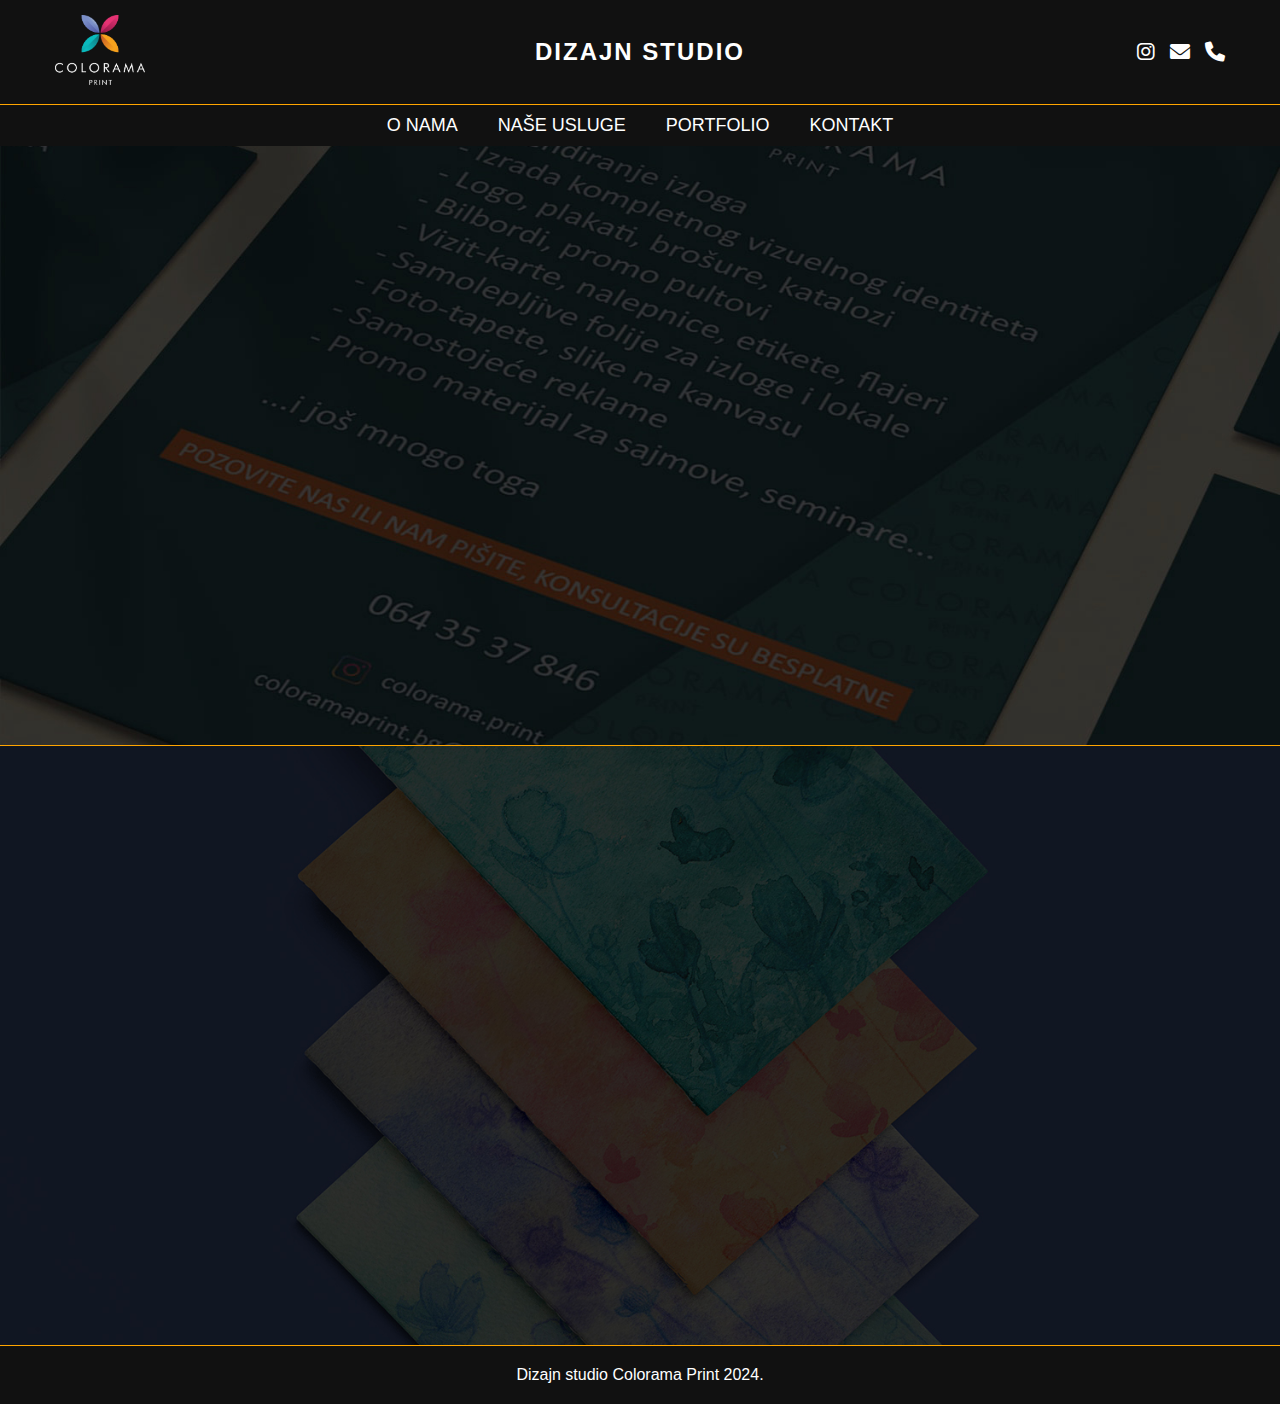
==== index.html @ c7ad47d7 "upload files" ====
<!DOCTYPE html>
<html lang="en">
<head>
    <meta charset="UTF-8">
    <meta name="viewport" content="width=device-width, initial-scale=1.0">
    <title>O NAMA</title>
    <link rel="stylesheet" href="https://cdnjs.cloudflare.com/ajax/libs/font-awesome/6.0.0-beta3/css/all.min.css">
    <link rel="stylesheet" href="css/style.css">
</head>
<body>

    <header>
        <div class="upper-nav">
            <div class="logo">
                <img src="images/logocolorama.png" alt="Colorama Print Logo">
            </div>
            <div class="title">
                <h1>DIZAJN STUDIO</h1>
            </div>
            
            <div class="social-icons">
                <a href="https://instagram.com/colorama.print" target="_blank" class="social-icon">
                    <i class="fab fa-instagram"></i>
                </a>
                <a href="mailto:coloramaprint.bg@gmail.com" class="social-icon">
                    <i class="fas fa-envelope"></i>
                </a>
                <a href="kontakt.html#phone-section" class="social-icon">
                    <i class="fas fa-phone"></i>
                </a>
            </div>
        </div>
        
        <div class="nav-bar">
            <i class="fas fa-bars hamburger"></i> 
            <nav class="nav-links">
                <a href="index.html">O NAMA</a>
                <a href="usluge.html">NAŠE USLUGE</a>
                <a href="portfolio.html">PORTFOLIO</a>
                <a href="kontakt.html">KONTAKT</a>
            </nav>
        </div>
    </header>

    <section class="section-one">
        <div class="text-content">
            <h2>O NAMA</h2>
            <p>  Colorama Print je porodična firma koja se bavi pre svega
                grafičkim dizajnom, pripremom za štampu i štampom.
                Nudimo vam kompletnu uslugu od ideje do finalnog proizvoda.
                Naši klijenti su kompanije, firme koje imaju potrebu da se
                istaknu na tržištu, razlikuju od drugih, poboljšaju prodaju.
                Npr. samo promenom logotipa firma može potpuno da izmeni
                svoj imidž na tržištu, tj. način na koji ih publika percipira.
                Često nas angažuju i pojedinci koji žele da oplemene svoj životni
                ili poslovni prostor, obraduju nekoga unikatnim poklonom itd.
                Za njih radimo grafike, postere (zidna dekoracija), ukrasne nalepnice
                (za zid i staklo), dekoracije za dečije rođendane (banere, natpise,
                samostojeće reklamne panele...).
            </p>
        </div>
    </section>

    <section class="section-two">
        <div class="text-content">
            <h2>ZASTO IZABRATI NAS?</h2>
            <p><h3>KVALITET</h3>

                Vrhunska izrada, vrhunski kvalitet. Koristimo najbolje 
                materijale pri izradi nasih proizvoda. 

                <h3>POSVEĆENOST</h3>
                
                Vaš uspeh je naš prioritet. Radimo sa vama na svakom koraku
                kako bismo osigurali da dobijete upravo ono što želite.
                
                <h3>PROFESIONALNOST</h3>
                
                Nastojimo da svakom klijentu dostavimo proizvod u najkraćem roku.  
                Za nas su i mali klijenti veoma važni.
                
                <h3>POGODNOSTI</h3>
                
                Popusti prilikom kupovine veće količine proizvoda ili usluga (brendiranje
                lokala, izrada vizuelnog identeta, brošura, vizitkarti, postera, čestitki...)</p>
        </div>

    </section>
    
    <footer class="site-footer">
        <p>Dizajn studio Colorama Print 2024.</p>
    </footer>

    <script src="js/main.js"></script>
</body>
</html>
---- css/style.css ----
* {
    margin: 0;
    padding: 0;
    box-sizing: border-box;
}

body {
    font-family: Arial, sans-serif;
    background-color: #f8f8f8;
    color: #333;
}

/* Animation */
@keyframes fadeInUp {
    from {
        opacity: 0;
        transform: translateY(30px);
    }
    to {
        opacity: 1;
        transform: translateY(0);
    }
}

.section-one .text-content,
.section-two .text-content {
    animation: fadeInUp 1.5s ease-out;
    opacity: 0;
    animation-fill-mode: forwards;
}

.section-one,
.section-two {
    border-bottom: 1px solid orange;
}

/* Header */
header {
    background-color: #111;
    color: white;
}

.upper-nav {
    display: flex;
    justify-content: space-between;
    align-items: center;
    padding: 15px;
    max-width: 1200px;
    margin: 0 auto;
    position: relative;
}

.logo img {
    height: 70px;
}

.title {
    position: absolute;
    left: 50%;
    transform: translateX(-50%);
}

.title h1 {
    font-size: 24px;
    font-weight: bold;
    letter-spacing: 2px;
}

.social-icons {
    display: flex;
    justify-content: flex-end;
}

.social-icon {
    margin-left: 15px;
    color: white;
    font-size: 20px;
    text-decoration: none;
}

.social-icon:hover {
    color: #f76b38;  
}

/* Navigation bar */
.nav-bar {
    border-top: 1px solid orange;
    padding: 10px 0;
    position: relative;
}

.nav-links {
    display: flex;
    justify-content: center;
}

.nav-links a {
    margin: 0 20px;
    text-decoration: none;
    color: white;
    font-size: 18px;
}

.nav-links a:hover {
    color: #f76b38;
}

/* Hamburger Icon */
.hamburger {
    font-size: 24px;
    color: white;
    cursor: pointer;
    display: none;
    position: absolute;
    right: 20px;
    top: 50%;
    transform: translateY(-50%);
}

/* Sections */
.section-one {
    background-image: url('../images/1.jpg');
    background-size: cover;
    background-position: center;
    height: 600px;
    display: flex;
    justify-content: center;
    align-items: center;
    color: white;
    text-align: center;
    padding: 20px;
    position: relative;
    z-index: 1;
}

.section-one .text-content {
    width: 80%;
    max-width: 600px;
    padding: 20px;
    border-radius: 10px;
    font-size: 18px;
}

.section-two {
    background-image: url('../images/3.jpg');
    background-size: cover;
    background-position: center;
    height: 600px;
    display: flex;
    justify-content: center;
    align-items: center;
    color: white;
    text-align: center;
    padding: 20px;
    position: relative;
    z-index: 1;
}

.section-two .text-content {
    width: 80%;
    max-width: 600px;
    padding: 20px;
    border-radius: 10px;
    font-size: 18px;
}

.site-footer {
    background-color: #111;
    color: white;
    text-align: center;
    padding: 20px 0;
    font-size: 16px;
}

/* Mobile Optimization */
@media (max-width: 768px) {

    .nav-links a {
        margin: 20px 0;
        font-size: 20px; 
    }
    .nav-links {
        display: none;
        flex-direction: column;
        justify-content: center;
        align-items: center;
        position: absolute;
        top: 100%;
        left: 0;
        width: 100%;
        background-color: #111;
        z-index: 2;
        height: 100vh;
        animation: fadeInUp 0.5s ease-out;
        opacity: 0;
        animation-fill-mode: forwards;
    }

    .nav-links.show {
        display: flex;
    }

    .hamburger {
        display: block; 
    }

    .section-one, .section-two {
        height: 750px;
    }

    .section-one .text-content,
    .section-two .text-content {
        font-size: 20px;
        padding: 10px;
    }

    .section-one .text-content h2,
    .section-two .text-content h2,
    .section-two .text-content h3 {
        margin: 20px 0;
    }
}
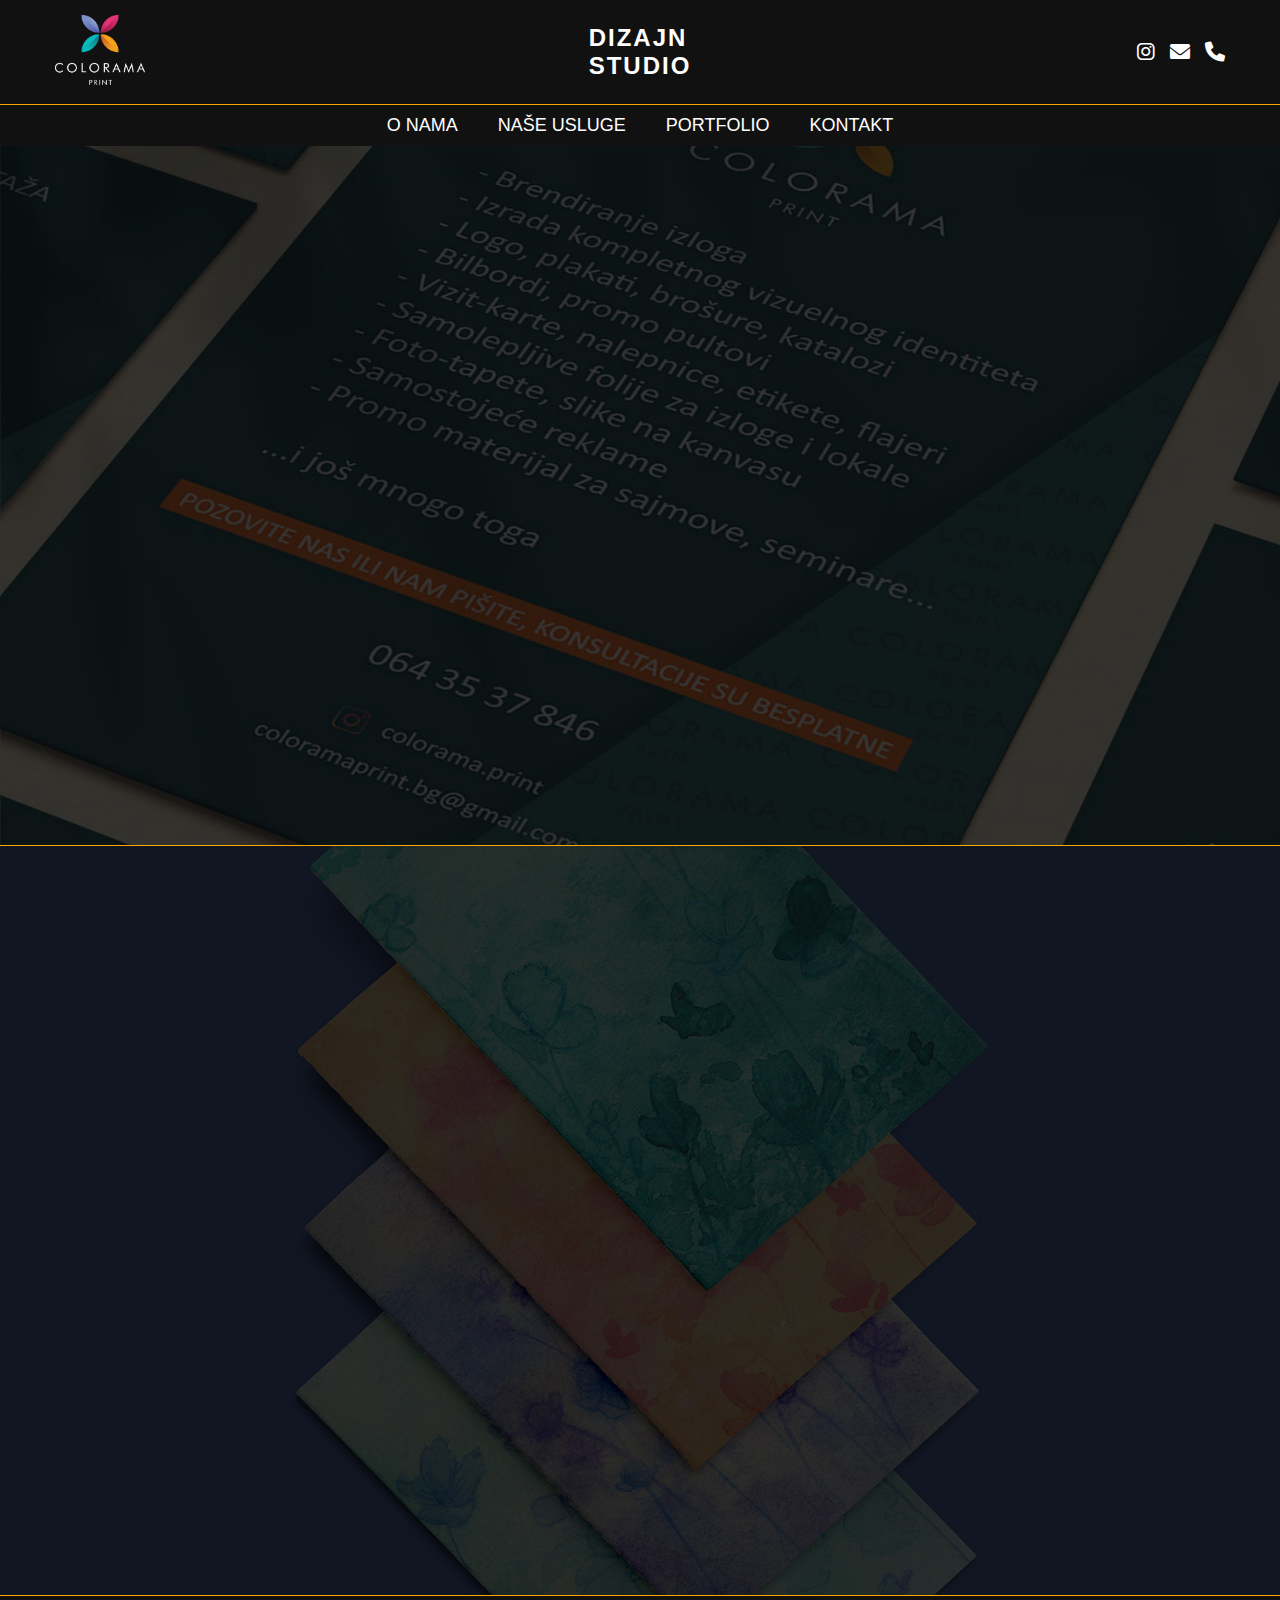
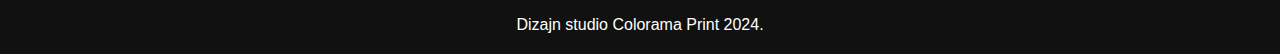
==== commit ca1d2573: "br lines" ====
--- a/index.html
+++ b/index.html
@@ -15,7 +15,7 @@
                 <img src="images/logocolorama.png" alt="Colorama Print Logo">
             </div>
             <div class="title">
-                <h1>DIZAJN STUDIO</h1>
+                <h1>DIZAJN<br>STUDIO</h1>
             </div>
             
             <div class="social-icons">
@@ -45,13 +45,14 @@
     <section class="section-one">
         <div class="text-content">
             <h2>O NAMA</h2>
-            <p>  Colorama Print je porodična firma koja se bavi pre svega
-                grafičkim dizajnom, pripremom za štampu i štampom.
-                Nudimo vam kompletnu uslugu od ideje do finalnog proizvoda.
+            <p> Colorama Print je porodična firma koja se bavi pre svega
+                grafičkim dizajnom, pripremom za štampu i štampom.<br>
+                <br>
+                Nudimo vam kompletnu uslugu od ideje do finalnog proizvoda.<br>
+                <br>
                 Naši klijenti su kompanije, firme koje imaju potrebu da se
-                istaknu na tržištu, razlikuju od drugih, poboljšaju prodaju.
-                Npr. samo promenom logotipa firma može potpuno da izmeni
-                svoj imidž na tržištu, tj. način na koji ih publika percipira.
+                istaknu na tržištu, razlikuju od drugih, poboljšaju prodaju.<br>
+                <br>
                 Često nas angažuju i pojedinci koji žele da oplemene svoj životni
                 ili poslovni prostor, obraduju nekoga unikatnim poklonom itd.
                 Za njih radimo grafike, postere (zidna dekoracija), ukrasne nalepnice
@@ -64,22 +65,22 @@
     <section class="section-two">
         <div class="text-content">
             <h2>ZASTO IZABRATI NAS?</h2>
-            <p><h3>KVALITET</h3>
+            <p><h3><span>KVALITET</span></h3>
 
                 Vrhunska izrada, vrhunski kvalitet. Koristimo najbolje 
                 materijale pri izradi nasih proizvoda. 
 
-                <h3>POSVEĆENOST</h3>
+                <h3><span>POSVEĆENOST</span></h3>
                 
                 Vaš uspeh je naš prioritet. Radimo sa vama na svakom koraku
                 kako bismo osigurali da dobijete upravo ono što želite.
                 
-                <h3>PROFESIONALNOST</h3>
+                <h3><span>PROFESIONALNOST</span></h3>
                 
                 Nastojimo da svakom klijentu dostavimo proizvod u najkraćem roku.  
                 Za nas su i mali klijenti veoma važni.
                 
-                <h3>POGODNOSTI</h3>
+                <h3><span>POGODNOSTI</span></h3>
                 
                 Popusti prilikom kupovine veće količine proizvoda ili usluga (brendiranje
                 lokala, izrada vizuelnog identeta, brošura, vizitkarti, postera, čestitki...)</p>
--- a/css/style.css
+++ b/css/style.css
@@ -1,4 +1,4 @@
-* {
+* { 
     margin: 0;
     padding: 0;
     box-sizing: border-box;
@@ -6,7 +6,7 @@
 
 body {
     font-family: Arial, sans-serif;
-    background-color: #f8f8f8;
+    background-color: orange;
     color: #333;
 }
 
@@ -122,7 +122,7 @@
     background-image: url('../images/1.jpg');
     background-size: cover;
     background-position: center;
-    height: 600px;
+    height: 700px;
     display: flex;
     justify-content: center;
     align-items: center;
@@ -145,7 +145,7 @@
     background-image: url('../images/3.jpg');
     background-size: cover;
     background-position: center;
-    height: 600px;
+    height: 750px;
     display: flex;
     justify-content: center;
     align-items: center;
@@ -163,6 +163,13 @@
     border-radius: 10px;
     font-size: 18px;
 }
+
+.section-one .text-content h2,
+.section-two .text-content h2,
+.section-two .text-content h3 {
+    margin: 20px 0;
+}
+
 
 .site-footer {
     background-color: #111;
@@ -198,14 +205,34 @@
 
     .nav-links.show {
         display: flex;
+        justify-content: center;
+        align-items: center;
+        flex-direction: column;
+        position: fixed; 
+        top: 0;
+        left: 0;
+        width: 100vw;
+        height: 100vh;
+        background-color: rgba(0, 0, 0, 0.9); 
+        z-index: 999;
+        animation: fadeInUp 0.5s ease-out;
+        opacity: 1; 
+    }
+
+    .no-scroll {
+        overflow: hidden;
     }
 
     .hamburger {
         display: block; 
     }
 
-    .section-one, .section-two {
+    .section-one  {
         height: 750px;
+    }
+
+    .section-two {
+        height: 850px;
     }
 
     .section-one .text-content,
@@ -213,10 +240,4 @@
         font-size: 20px;
         padding: 10px;
     }
-
-    .section-one .text-content h2,
-    .section-two .text-content h2,
-    .section-two .text-content h3 {
-        margin: 20px 0;
-    }
-}
+}
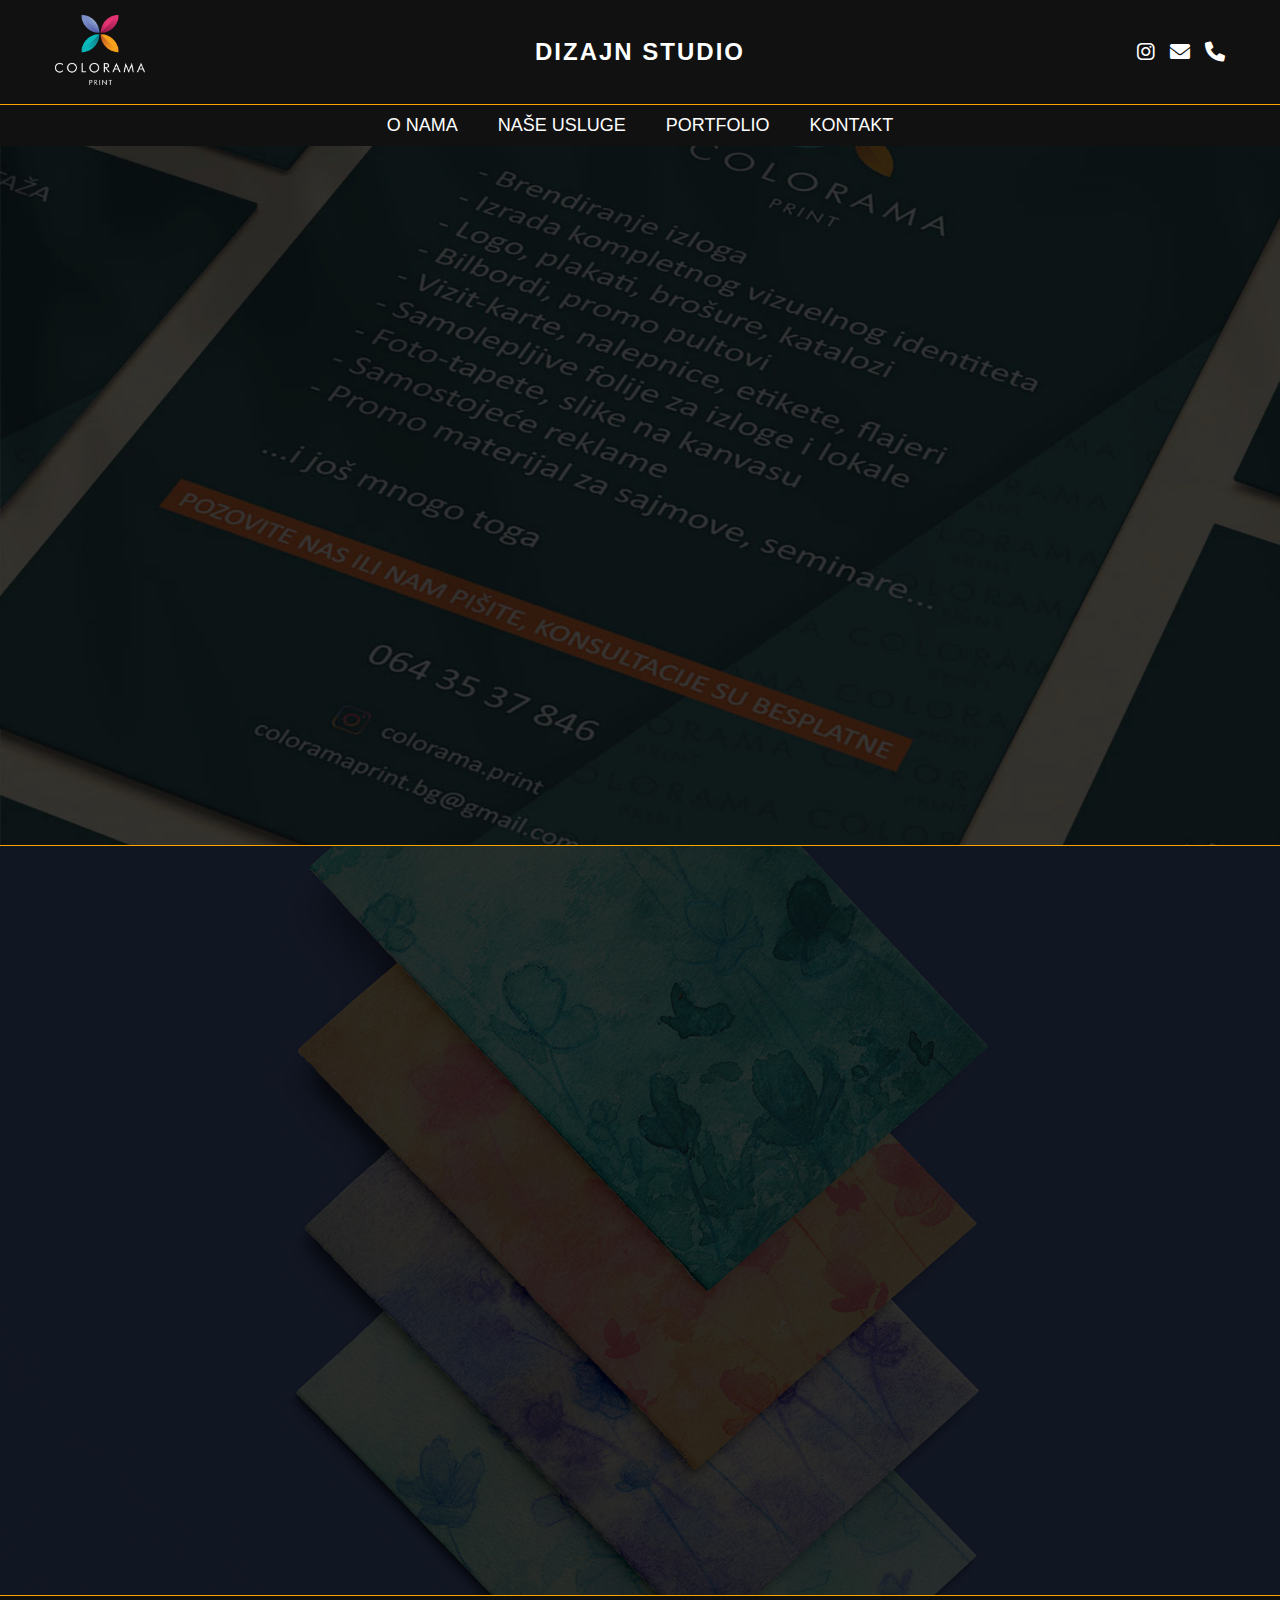
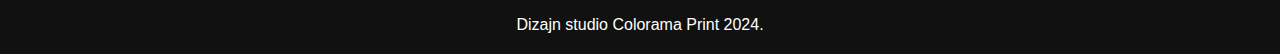
==== commit e7458d98: "Update index.html" ====
--- a/index.html
+++ b/index.html
@@ -15,7 +15,7 @@
                 <img src="images/logocolorama.png" alt="Colorama Print Logo">
             </div>
             <div class="title">
-                <h1>DIZAJN<br>STUDIO</h1>
+                <h1>DIZAJN STUDIO</h1>
             </div>
             
             <div class="social-icons">
--- a/css/style.css
+++ b/css/style.css
@@ -1,4 +1,4 @@
-* { 
+* {
     margin: 0;
     padding: 0;
     box-sizing: border-box;
@@ -60,7 +60,7 @@
     transform: translateX(-50%);
 }
 
-.title h1 {
+.title h1 { 
     font-size: 24px;
     font-weight: bold;
     letter-spacing: 2px;
@@ -79,7 +79,7 @@
 }
 
 .social-icon:hover {
-    color: #f76b38;  
+    color: orange;  
 }
 
 /* Navigation bar */
@@ -102,7 +102,7 @@
 }
 
 .nav-links a:hover {
-    color: #f76b38;
+    color: orange;
 }
 
 /* Hamburger Icon */
@@ -138,7 +138,8 @@
     max-width: 600px;
     padding: 20px;
     border-radius: 10px;
-    font-size: 18px;
+    font-size: 20px;
+    margin-top: -60px; 
 }
 
 .section-two {
@@ -161,15 +162,19 @@
     max-width: 600px;
     padding: 20px;
     border-radius: 10px;
-    font-size: 18px;
-}
-
-.section-one .text-content h2,
-.section-two .text-content h2,
-.section-two .text-content h3 {
-    margin: 20px 0;
-}
-
+    font-size: 20px;
+}
+
+    .section-one .text-content h2,
+    .section-two .text-content h2,
+    .section-two .text-content h3 {
+        margin: 20px 0;
+    }
+
+    .section-two .text-content h3 span {
+        display: inline-block;
+        border-bottom: solid 2px orange;
+    }
 
 .site-footer {
     background-color: #111;
@@ -179,8 +184,26 @@
     font-size: 16px;
 }
 
+.title h1 {
+    font-size: 24px;
+    font-weight: bold;
+    letter-spacing: 2px;
+    text-align: center; /* Center-align text */
+}
+
 /* Mobile Optimization */
 @media (max-width: 768px) {
+
+    .title {
+        display: flex;
+        justify-content: center;
+        align-items: center;
+        height: 100px; 
+    }
+    .title h1 {
+        line-height: 1.2; 
+        font-size: 24px; 
+    }
 
     .nav-links a {
         margin: 20px 0;
@@ -224,10 +247,15 @@
     }
 
     .hamburger {
-        display: block; 
-    }
-
-    .section-one  {
+        display: block;
+        margin-top: 2px; 
+    }
+
+    .hamburger:hover {
+        color: orange;
+    }
+
+    .section-one {
         height: 750px;
     }
 
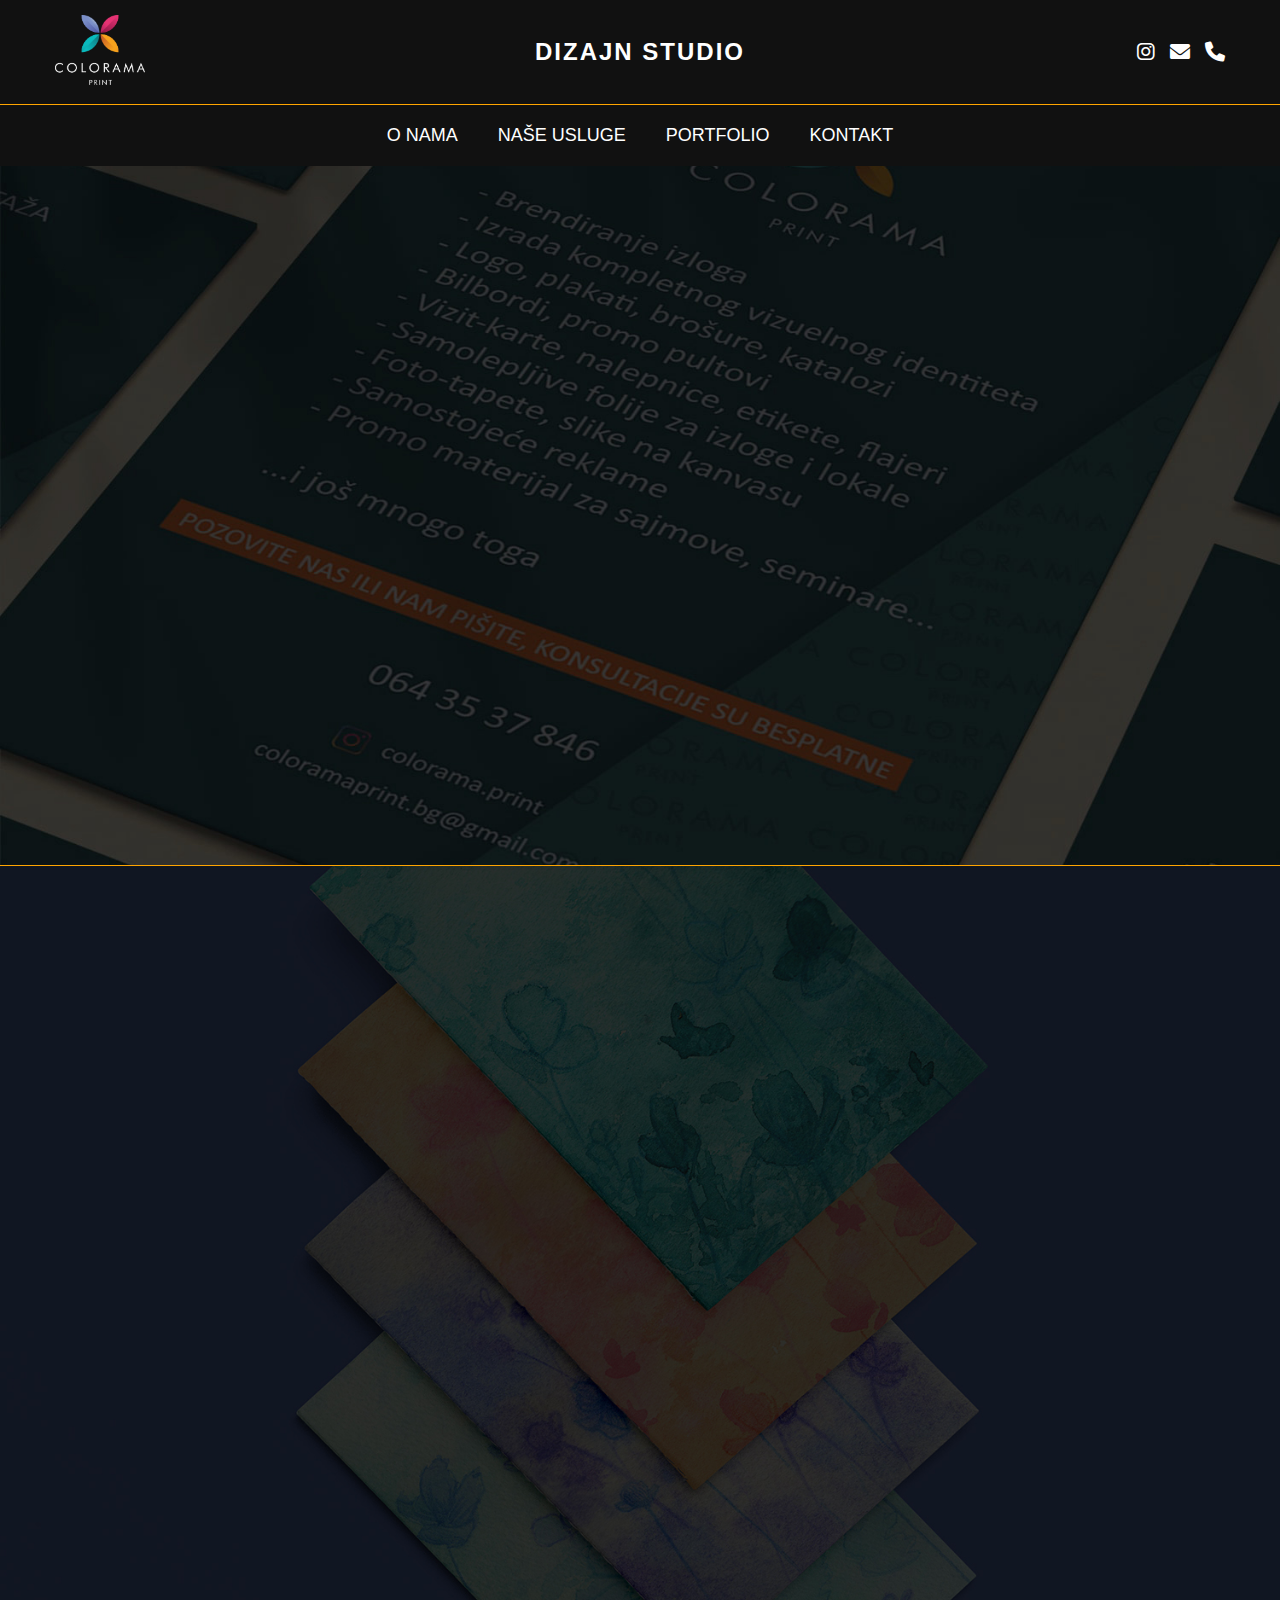
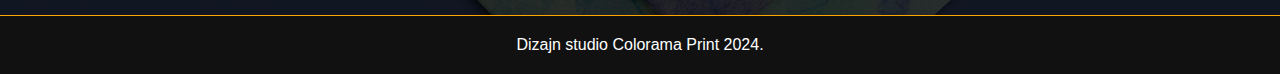
==== commit ae97380b: "Update index.html" ====
--- a/index.html
+++ b/index.html
@@ -64,11 +64,11 @@
 
     <section class="section-two">
         <div class="text-content">
-            <h2>ZASTO IZABRATI NAS?</h2>
+            <h2>ZAŠTO IZABRATI NAS?</h2>
             <p><h3><span>KVALITET</span></h3>
 
                 Vrhunska izrada, vrhunski kvalitet. Koristimo najbolje 
-                materijale pri izradi nasih proizvoda. 
+                materijale pri izradi naših proizvoda. 
 
                 <h3><span>POSVEĆENOST</span></h3>
                 
--- a/css/style.css
+++ b/css/style.css
@@ -85,7 +85,7 @@
 /* Navigation bar */
 .nav-bar {
     border-top: 1px solid orange;
-    padding: 10px 0;
+    padding: 20px 0;
     position: relative;
 }
 
@@ -248,7 +248,6 @@
 
     .hamburger {
         display: block;
-        margin-top: 2px; 
     }
 
     .hamburger:hover {
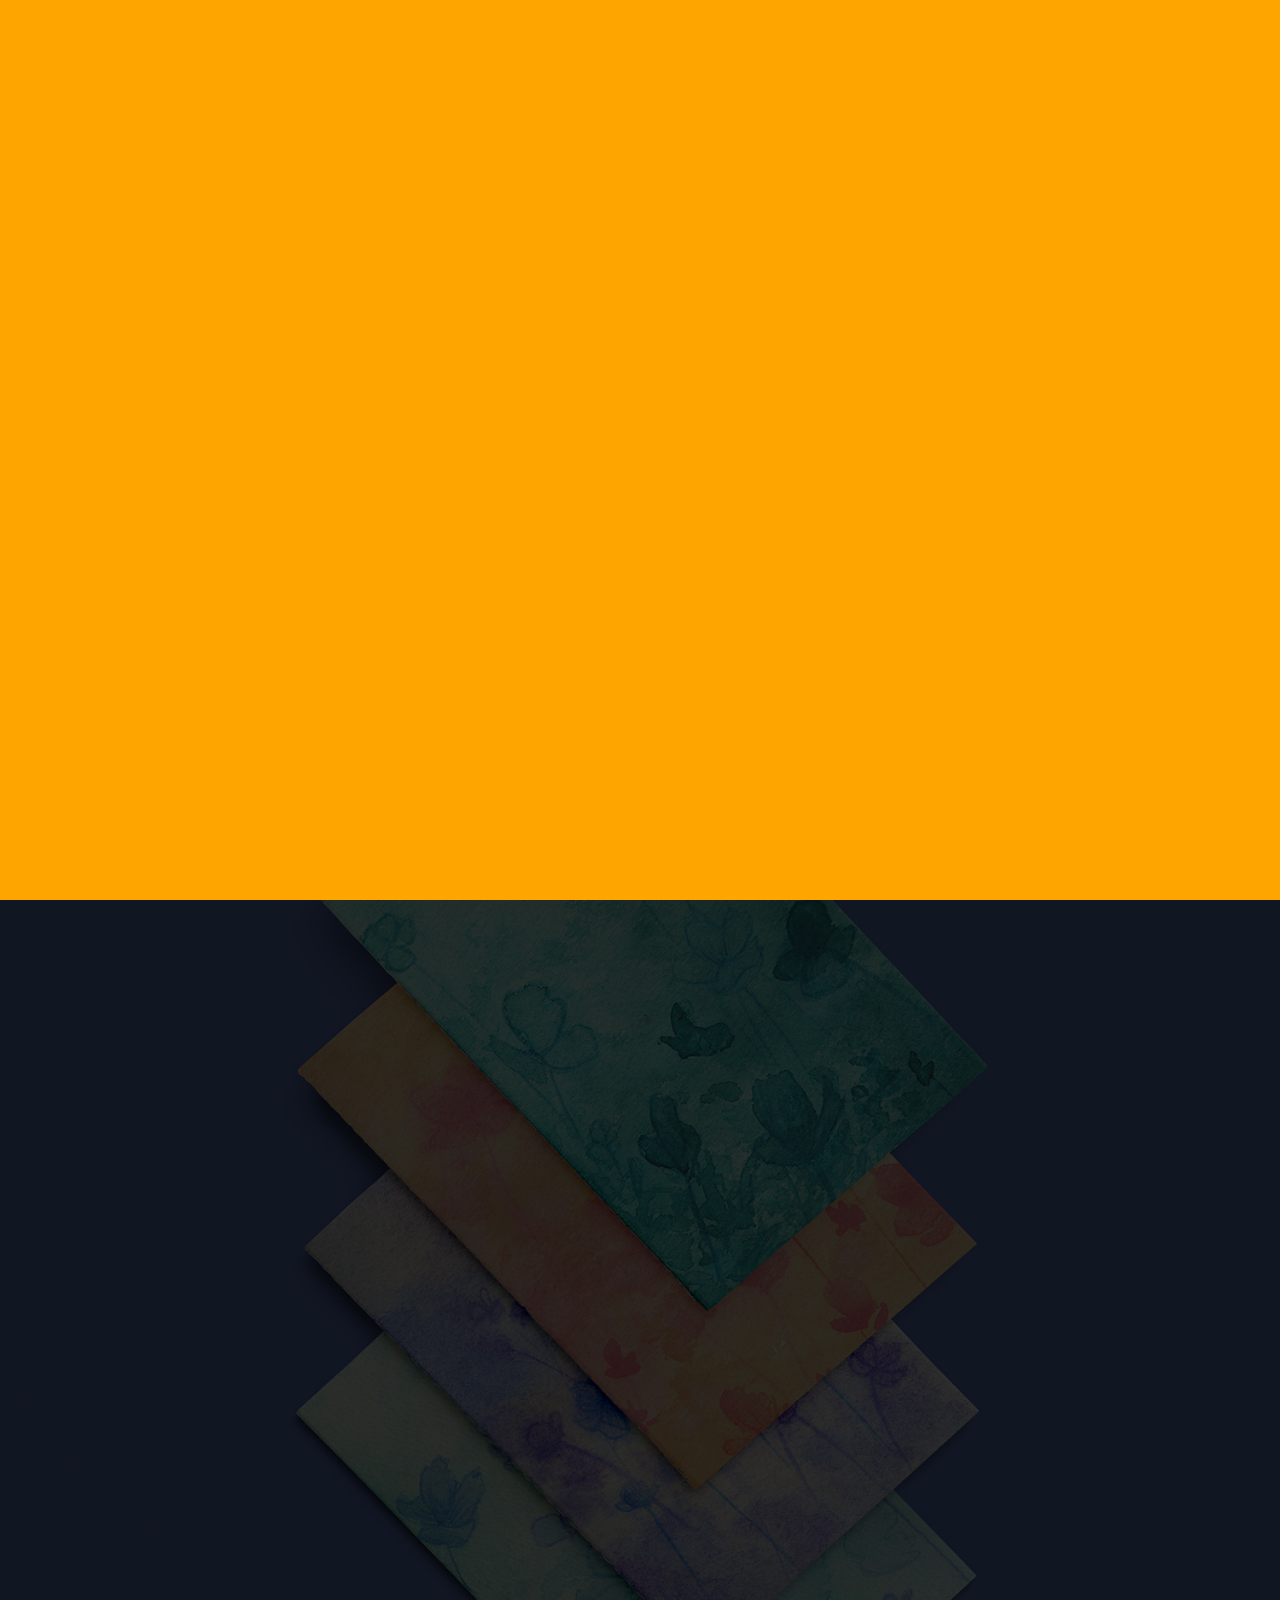
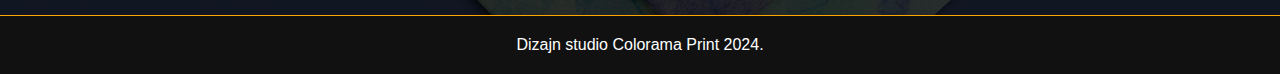
==== commit 3c0b27a9: "upadte" ====
--- a/index.html
+++ b/index.html
@@ -6,9 +6,18 @@
     <title>O NAMA</title>
     <link rel="stylesheet" href="https://cdnjs.cloudflare.com/ajax/libs/font-awesome/6.0.0-beta3/css/all.min.css">
     <link rel="stylesheet" href="css/style.css">
+    <link rel="stylesheet" href="css/preloader.css">
 </head>
 <body>
-
+    <div id="preloader">
+        <div class="preloader-content">
+            <img src="images/logocolorama.png" alt="Colorama Logo" class="preloader-image">
+            <p>Tu smo da vaše ideje pretvorimo u stvarnost</p>
+            <div class="loading-bar-container">
+                <div class="loading-bar"></div>
+            </div>
+        </div>
+    </div>
     <header>
         <div class="upper-nav">
             <div class="logo">
@@ -92,6 +101,7 @@
         <p>Dizajn studio Colorama Print 2024.</p>
     </footer>
 
+    <script src="js/preloader.js"></script> 
     <script src="js/main.js"></script>
 </body>
 </html>
--- a/css/style.css
+++ b/css/style.css
@@ -255,11 +255,17 @@
     }
 
     .section-one {
-        height: 750px;
+        height: auto; 
+        min-height: 750px; 
+        padding-top: 0px; 
+        padding-bottom: 50px;
     }
 
     .section-two {
-        height: 850px;
+        height: auto;
+        min-height: 850px;
+        padding-top: 30px; 
+        padding-bottom: 30px; 
     }
 
     .section-one .text-content,
@@ -267,4 +273,15 @@
         font-size: 20px;
         padding: 10px;
     }
-}
+
+    .section-one .text-content {
+        margin-top: 0; 
+        padding-top: 0px; 
+        padding-bottom: 20px; 
+    }
+
+    .section-two .text-content {
+        padding-top: 0px; 
+        padding-bottom: 20px; 
+    }
+}
--- a/css/preloader.css
+++ b/css/preloader.css
@@ -0,0 +1,80 @@
+#preloader {
+    position: fixed;
+    top: 0;
+    left: 0;
+    width: 100%;
+    height: 100vh;
+    background-color: orange;
+    display: flex;
+    justify-content: center;
+    align-items: center;
+    z-index: 1000;
+    opacity: 1;
+    transition: opacity 0.5s ease-in-out, visibility 0.5s ease-in-out;
+    visibility: hidden;
+}
+
+#preloader.show {
+    visibility: visible; 
+}
+
+.preloader-content {
+    text-align: center;
+    opacity: 0;
+    animation: fadeIn 1s forwards;
+}
+
+.preloader-image {
+    width: 100%;  
+    max-width: 400px;
+    height: auto;
+    max-height: 400px;
+    margin-bottom: 20px;
+}
+
+#preloader p {
+    font-size: 20px;
+    color: #333;
+    margin-bottom: 20px;
+}
+
+.loading-bar-container {
+    width: 100%;
+    max-width: 300px;
+    height: 10px;
+    background-color: white;
+    border-radius: 5px;
+    overflow: hidden;
+    margin: 0 auto;
+}
+
+.loading-bar {
+    height: 100%;
+    width: 0%;
+    background-color: orange;
+    transition: width 2s ease;
+    border: solid 2px white;
+}
+
+#preloader.fade-out {
+    opacity: 0;
+    visibility: hidden;
+    transition: opacity 0.5s ease-in-out, visibility 0.5s ease-in-out;
+}
+
+@keyframes fadeIn {
+    from {
+        opacity: 0;
+    }
+    to {
+        opacity: 1;
+    }
+}
+
+/* Media query to adjust image size for smaller screens */
+@media (max-width: 768px) {
+    .preloader-image {
+        max-width: 250px;
+        max-height: 250px;
+    }
+}
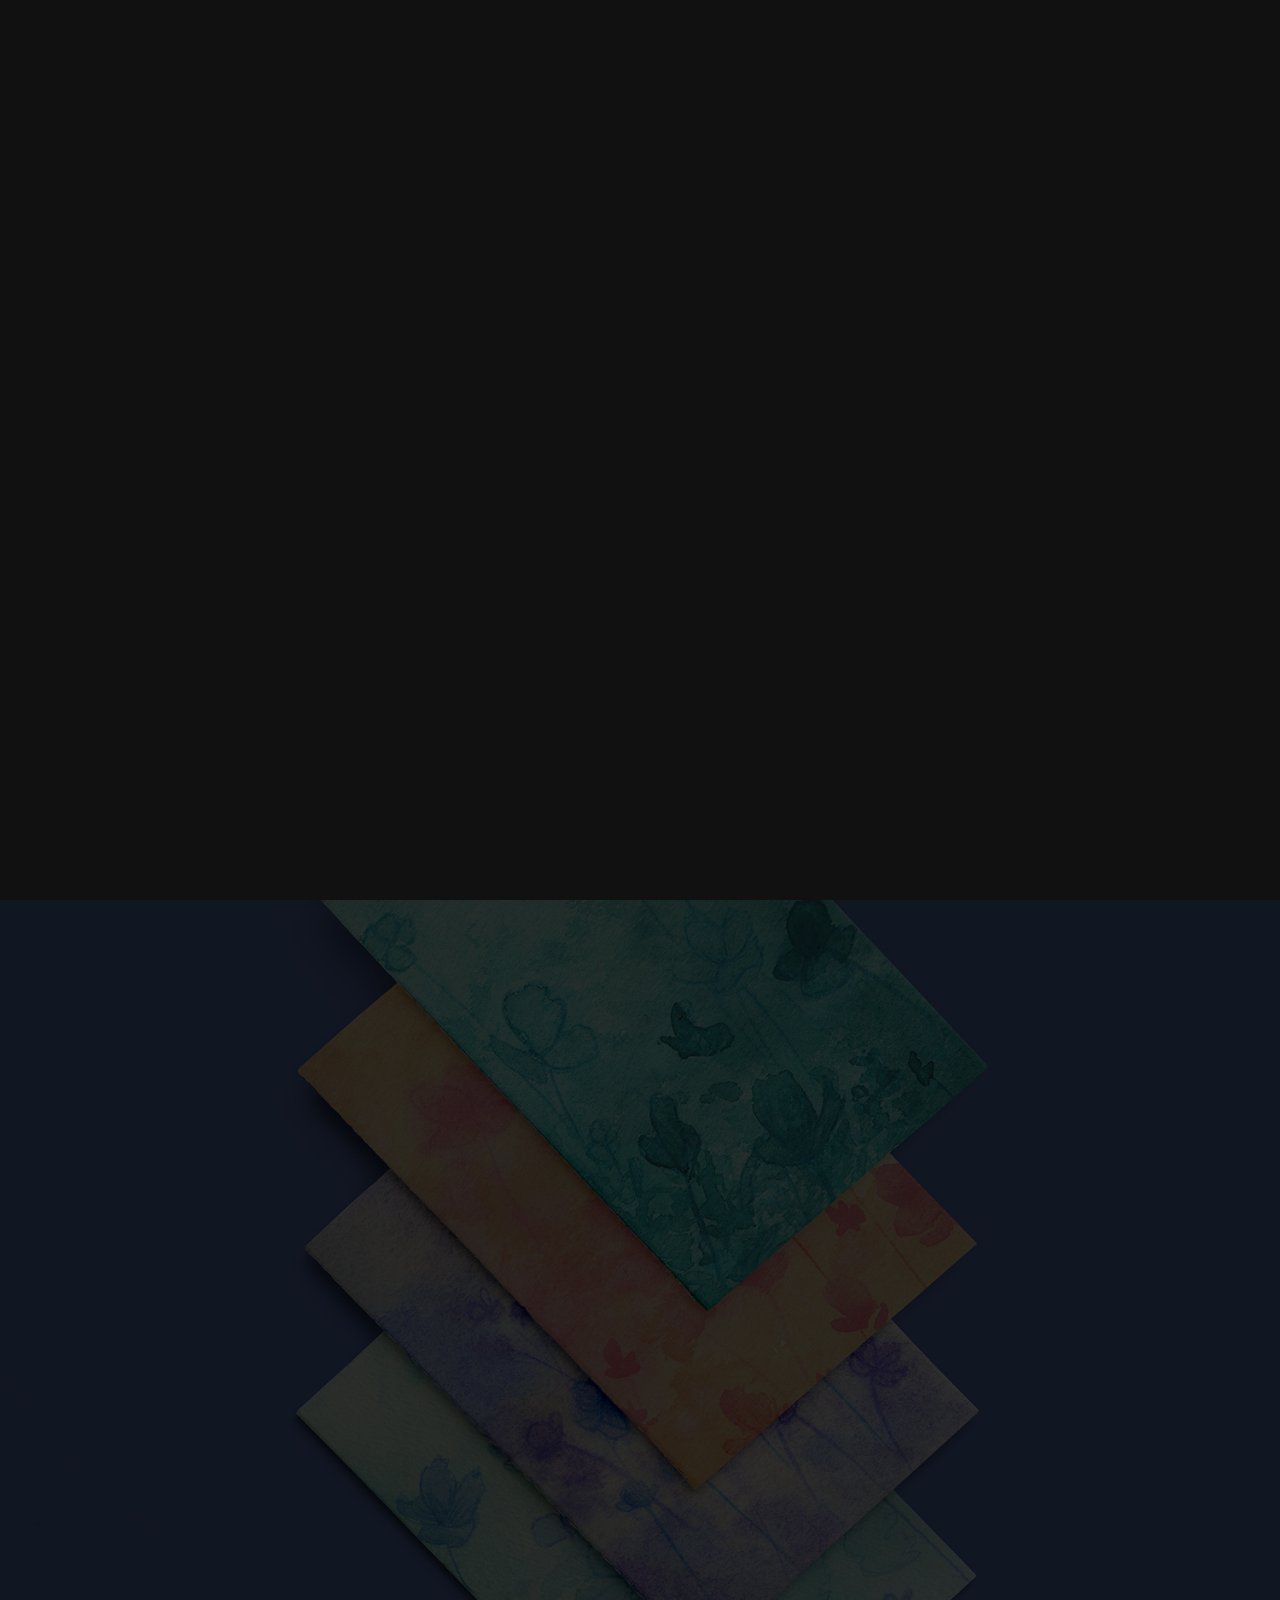
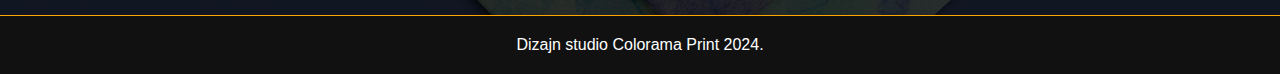
==== commit fbe71978: "transition" ====
--- a/index.html
+++ b/index.html
@@ -18,6 +18,23 @@
             </div>
         </div>
     </div>
+    <div class="transition">
+        <div class="transition-row row-1">
+            <div class="block"></div>
+            <div class="block"></div>
+            <div class="block"></div>
+            <div class="block"></div>
+            <div class="block"></div>
+        </div>
+        <div class="transition-row row-2">
+            <div class="block"></div>
+            <div class="block"></div>
+            <div class="block"></div>
+            <div class="block"></div>
+            <div class="block"></div>
+        </div>
+    </div>
+    <div class="app">
     <header>
         <div class="upper-nav">
             <div class="logo">
@@ -100,7 +117,9 @@
     <footer class="site-footer">
         <p>Dizajn studio Colorama Print 2024.</p>
     </footer>
-
+    </div>
+    <script src="https://cdnjs.cloudflare.com/ajax/libs/gsap/3.12.5/gsap.min.js"></script>
+    <script src="js/transition.js"></script>
     <script src="js/preloader.js"></script> 
     <script src="js/main.js"></script>
 </body>
--- a/css/style.css
+++ b/css/style.css
@@ -9,6 +9,41 @@
     background-color: orange;
     color: #333;
 }
+
+/* transition styling */
+.transition {
+    position: fixed;
+    top: 0;
+    left: 0;
+    width: 100vw;
+    height: 100vh;
+    display: flex;
+    flex-direction: column;
+    z-index: 2;
+    pointer-events: none;
+}
+
+.transition-row {
+    flex: 1;
+    display: flex;
+}
+
+.transition-row.row-1 .block {
+    transform-origin: top;
+}
+
+.transition-row.row-2 .block {
+    transform-origin: bottom;
+}
+
+.block {
+    flex: 1;
+    background-color: #111;
+    transform: scaleY(1);
+    will-change: transform;
+    visibility: visible;
+}
+
 
 /* Animation */
 @keyframes fadeInUp {
--- a/css/preloader.css
+++ b/css/preloader.css
@@ -4,13 +4,13 @@
     left: 0;
     width: 100%;
     height: 100vh;
-    background-color: orange;
+    background-color: #111;
     display: flex;
     justify-content: center;
     align-items: center;
     z-index: 1000;
     opacity: 1;
-    transition: opacity 0.5s ease-in-out, visibility 0.5s ease-in-out;
+    transition: opacity 1s ease-in-out, visibility 1s ease-in-out;
     visibility: hidden;
 }
 
@@ -34,7 +34,7 @@
 
 #preloader p {
     font-size: 20px;
-    color: #333;
+    color: orange;
     margin-bottom: 20px;
 }
 
@@ -59,7 +59,7 @@
 #preloader.fade-out {
     opacity: 0;
     visibility: hidden;
-    transition: opacity 0.5s ease-in-out, visibility 0.5s ease-in-out;
+    transition: opacity 1s ease-in-out, visibility 1s ease-in-out;
 }
 
 @keyframes fadeIn {
